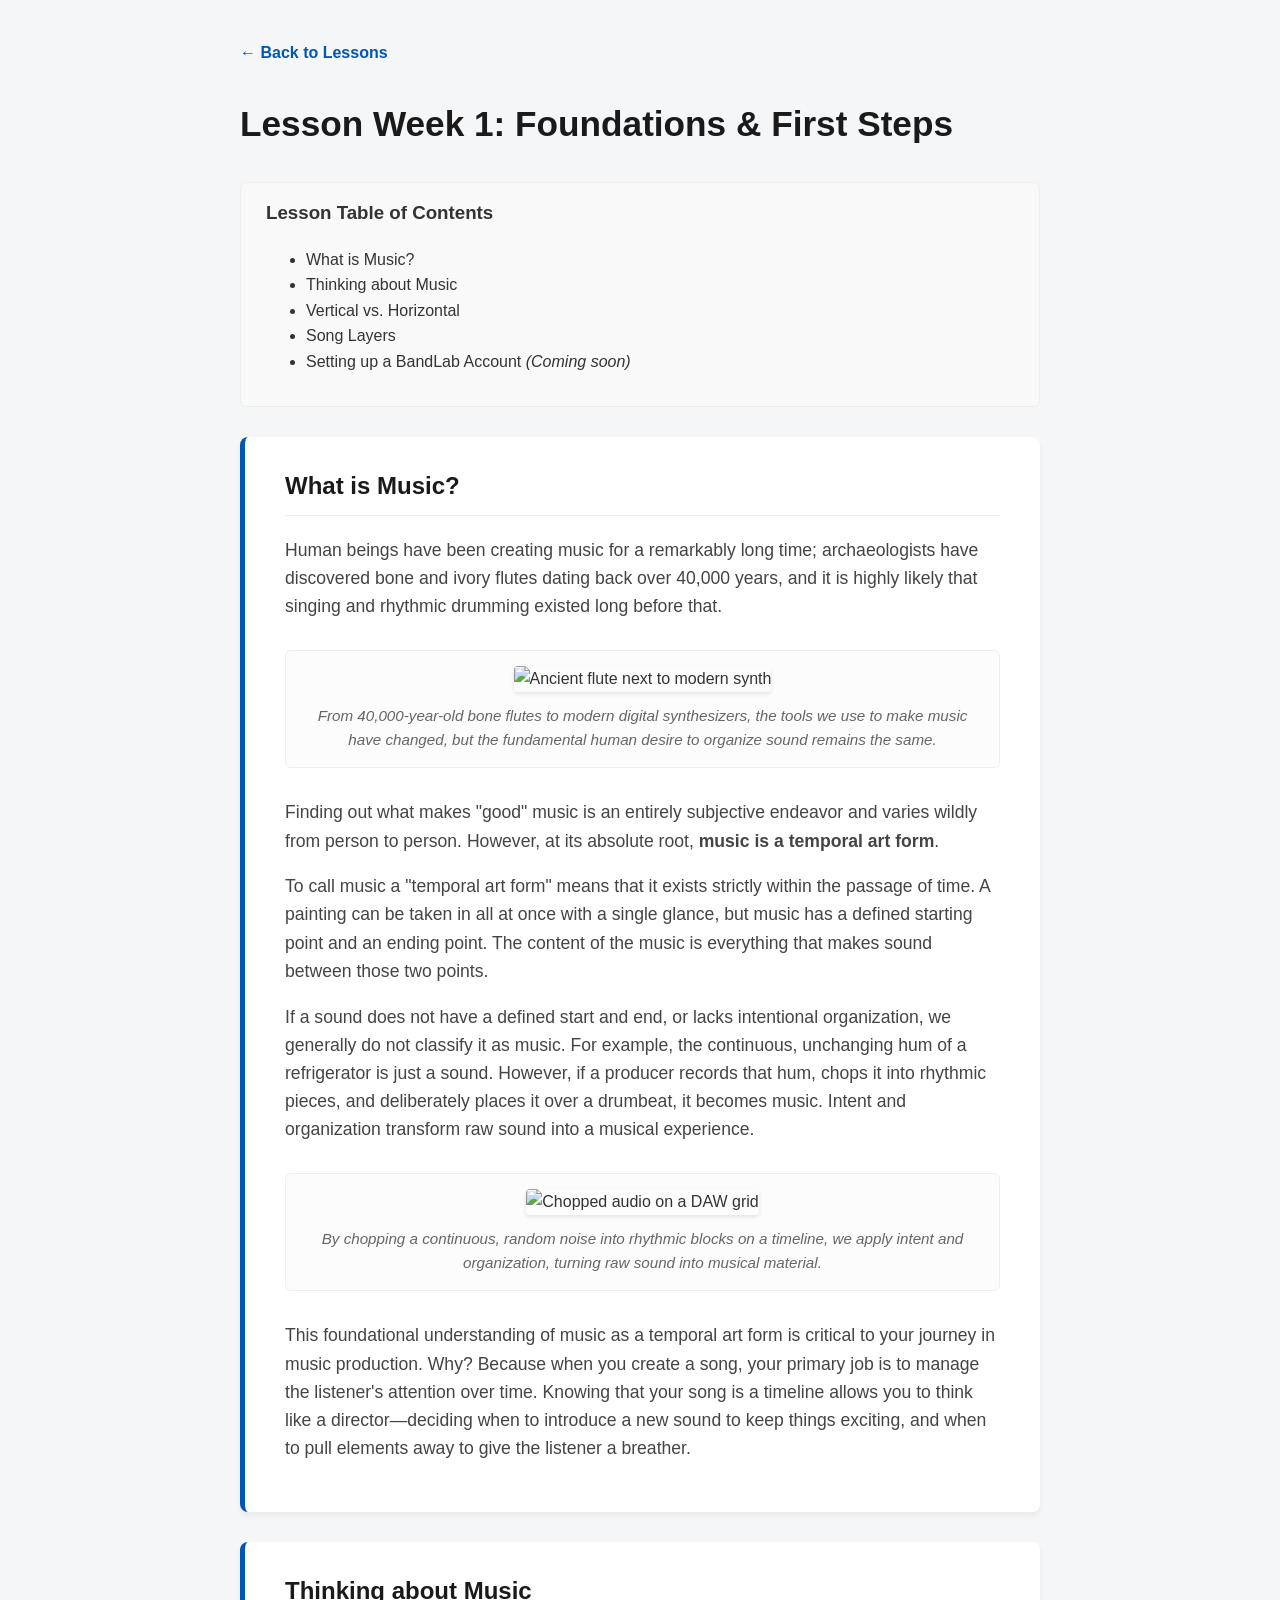
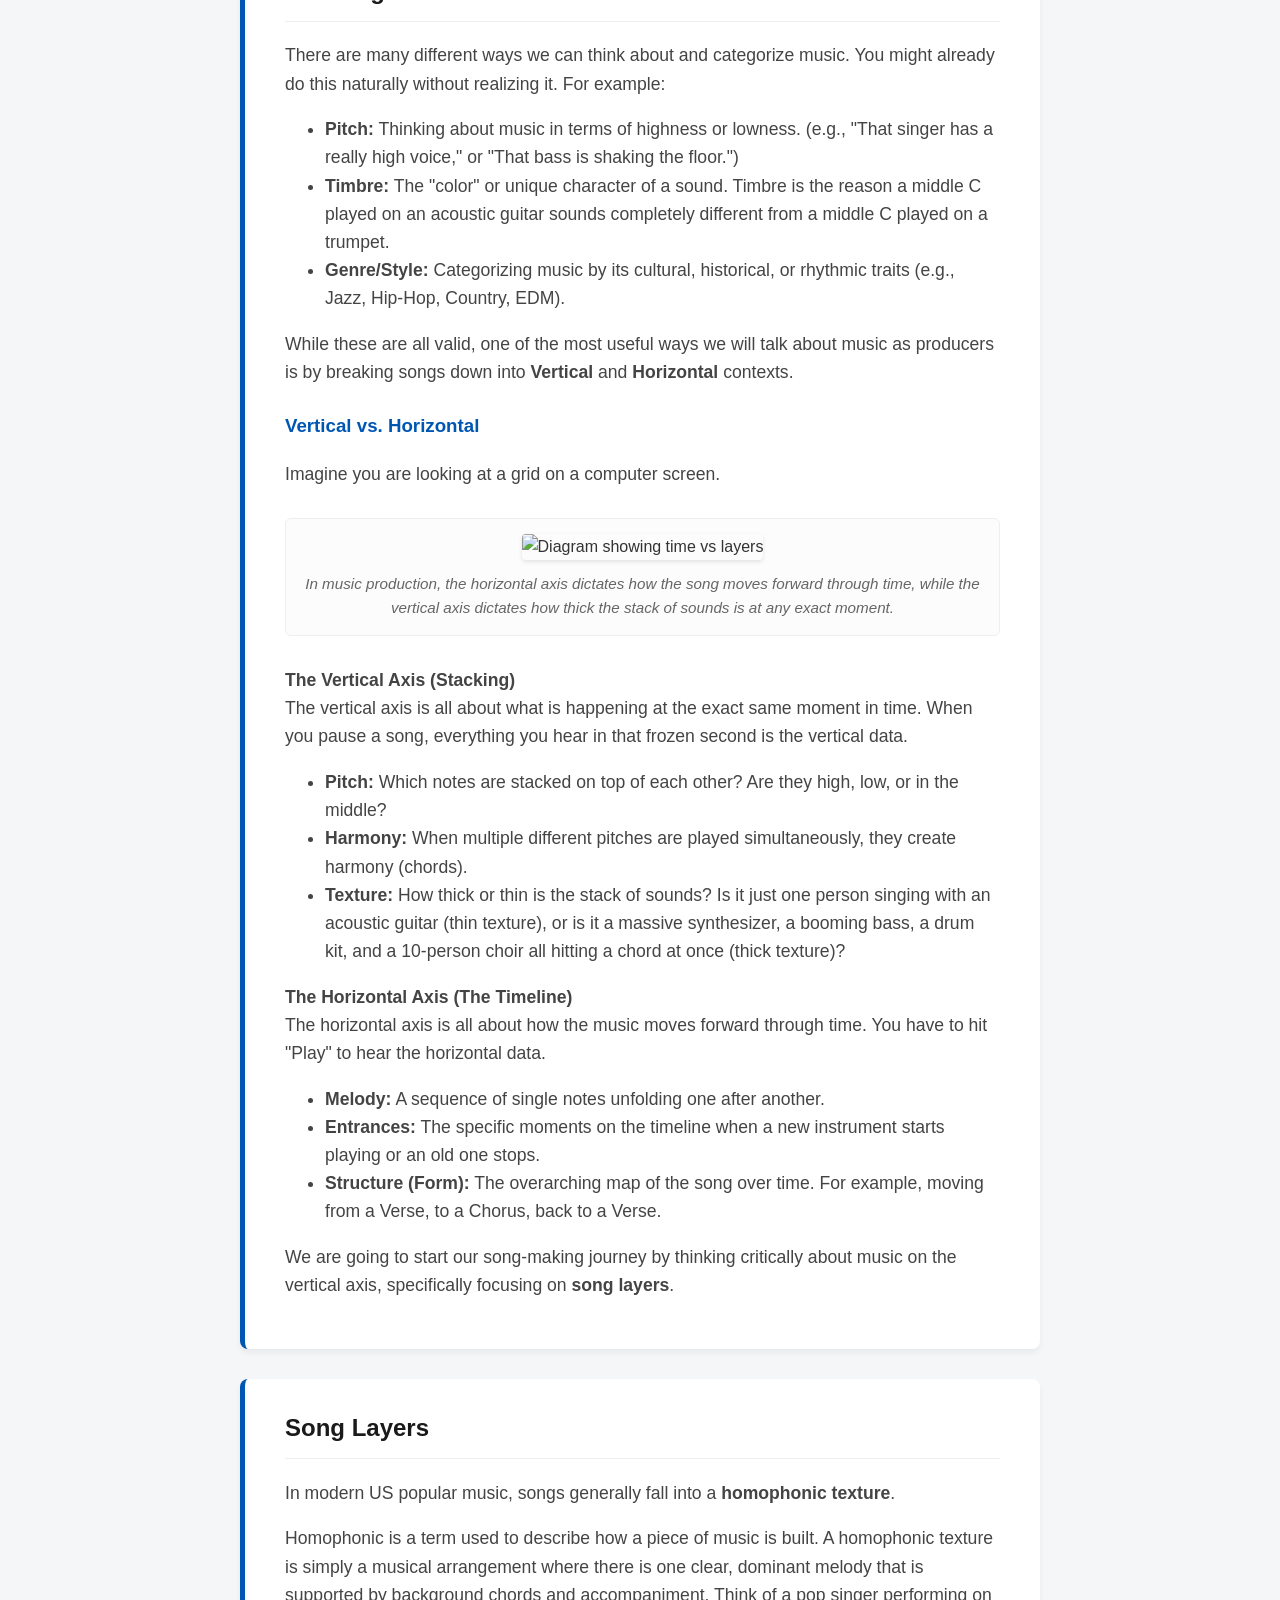
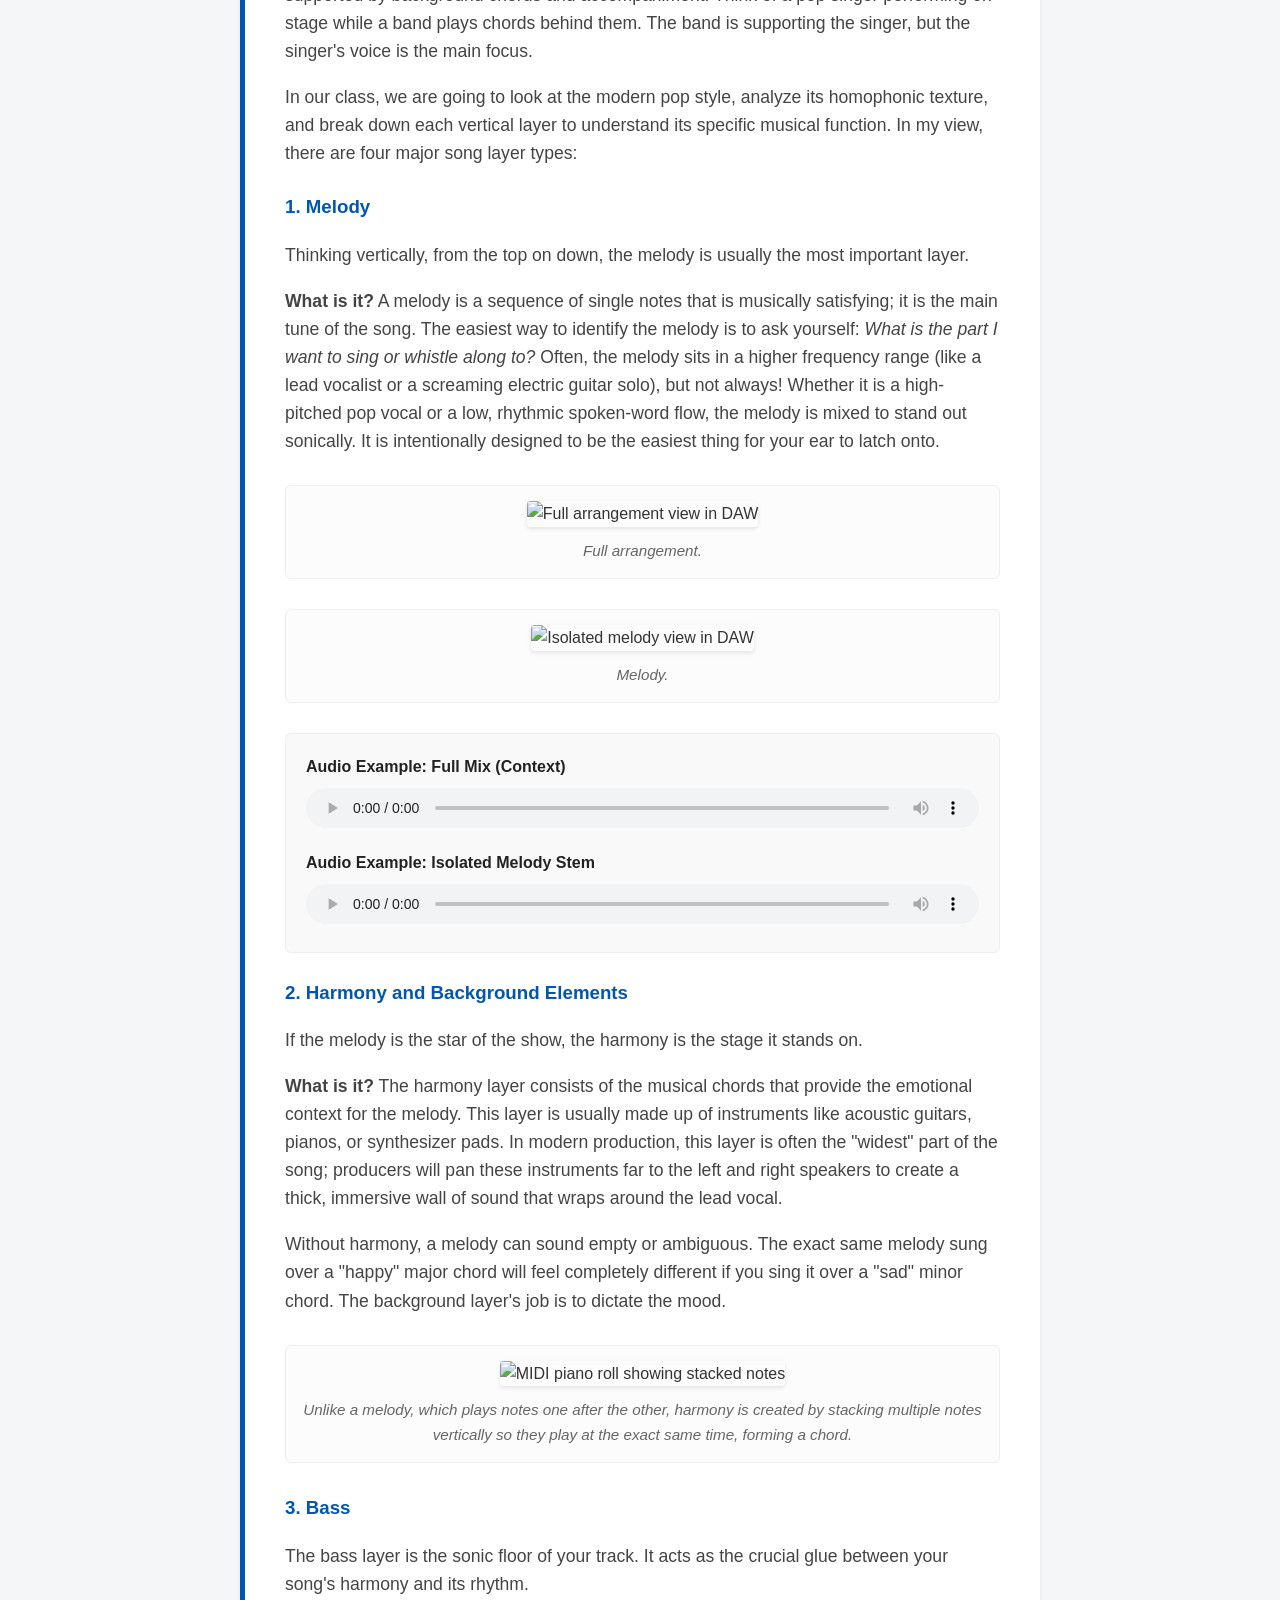
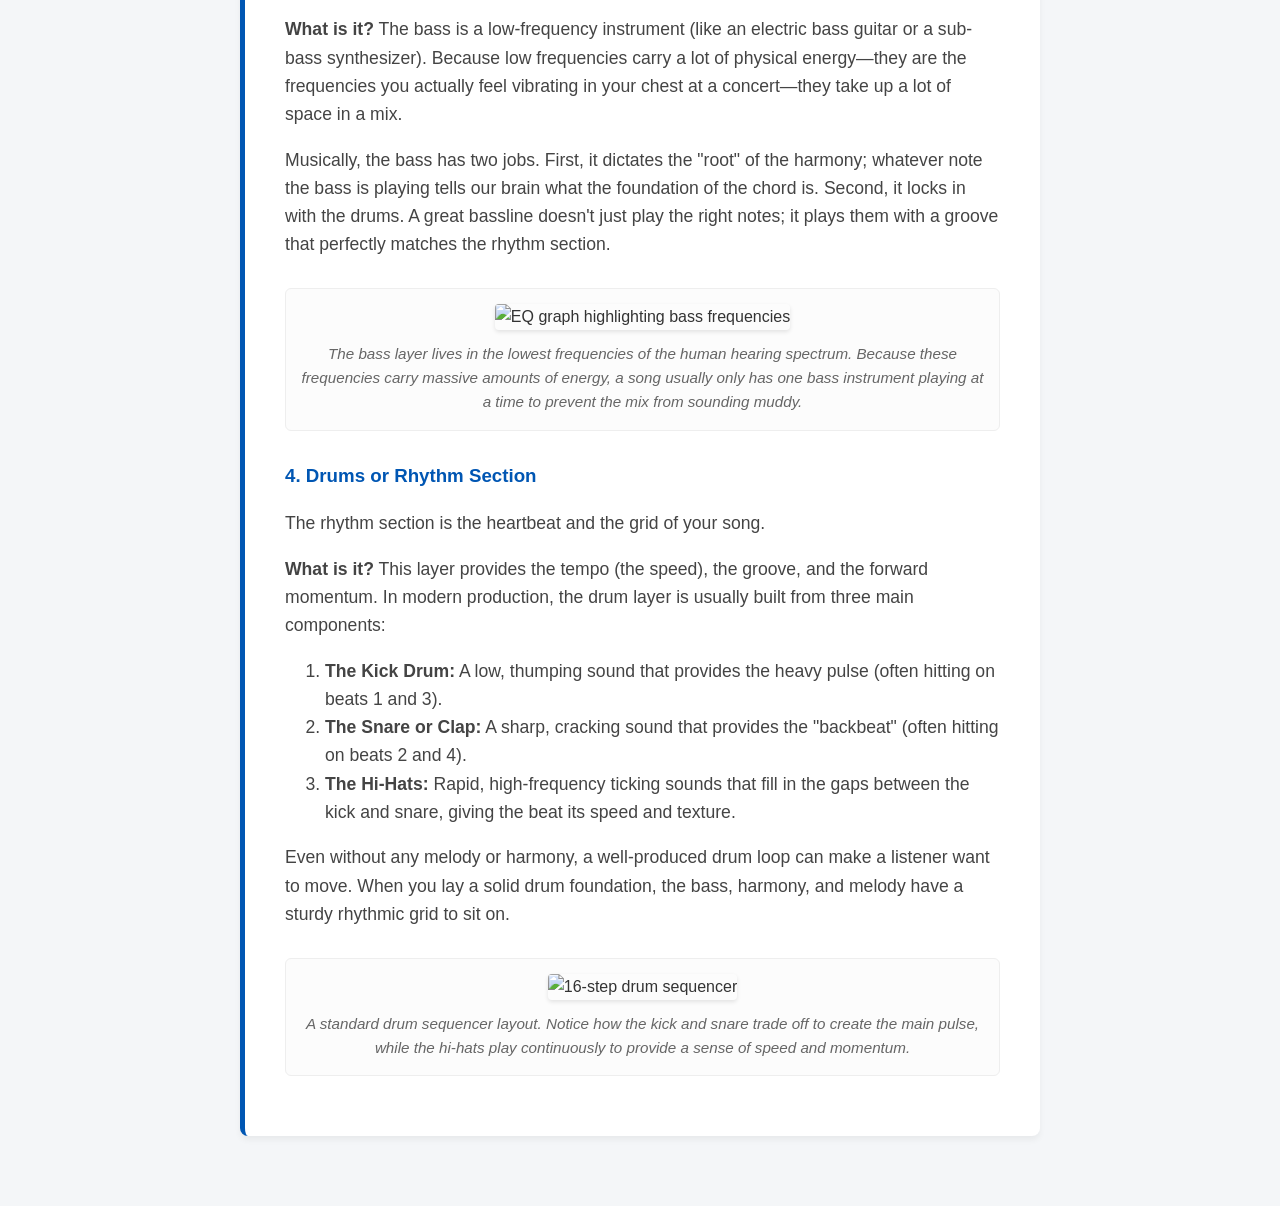
==== lesson-1.html @ 034c4d26 "Create lesson-1.html" ====
<!DOCTYPE html>
<html lang="en">
<head>
  <meta charset="UTF-8">
  <meta name="viewport" content="width=device-width, initial-scale=1.0">
  <title>Lesson 1: Foundations & First Steps</title>
  <style>
    /* Base Page Styling */
    body {
      font-family: 'Segoe UI', Roboto, Helvetica, Arial, sans-serif;
      margin: 0;
      padding: 40px 20px;
      background-color: #f4f6f8; 
      color: #333;
      line-height: 1.6;
    }
    .lesson-wrapper {
      max-width: 800px; 
      margin: 0 auto;
    }
    .back-btn {
      display: inline-block;
      margin-bottom: 30px;
      text-decoration: none;
      color: #0056b3;
      font-weight: bold;
    }
    .back-btn:hover { text-decoration: underline; }

    h1 {
      margin-top: 0;
      color: #1a1a1a;
      font-size: 2.2rem;
      margin-bottom: 30px;
    }

    /* Concept Container (Wraps a single idea) */
    .concept-block {
      background: white;
      padding: 30px 40px;
      border-radius: 8px;
      box-shadow: 0 4px 6px rgba(0,0,0,0.05);
      margin-bottom: 30px;
      border-left: 5px solid #0056b3; 
    }
    .concept-block h2 {
      margin-top: 0;
      color: #1a1a1a;
      border-bottom: 1px solid #eee;
      padding-bottom: 10px;
      font-size: 1.5rem;
    }
    .concept-block h3 {
      color: #0056b3;
      margin-top: 25px;
    }

    /* Text Formatting */
    .text-block {
      font-size: 1.1rem;
      color: #444;
      margin-bottom: 20px;
    }
    .toc-box {
      background-color: #f9f9f9;
      padding: 15px 25px;
      border-radius: 6px;
      border: 1px solid #eee;
      margin-bottom: 30px;
    }
    .toc-box h3 { margin-top: 0; }

    /* Image Block */
    .image-block {
      margin: 30px 0;
      text-align: center; 
      background-color: #fcfcfc;
      padding: 15px;
      border-radius: 6px;
      border: 1px solid #eee;
    }
    .image-block img {
      max-width: 100%;
      height: auto;
      border-radius: 4px;
      box-shadow: 0 2px 4px rgba(0,0,0,0.1);
    }
    .image-caption {
      font-size: 0.95rem;
      color: #666;
      margin-top: 12px;
      font-style: italic;
    }

    /* Audio Stack */
    .audio-stack {
      display: flex;
      flex-direction: column;
      gap: 15px; 
      background: #f9f9f9;
      padding: 20px;
      border-radius: 6px;
      border: 1px solid #eee;
      margin-top: 20px;
    }
    .audio-item label {
      display: block;
      font-weight: bold;
      margin-bottom: 8px;
      font-size: 1rem;
      color: #222;
    }
    audio {
      width: 100%;
      height: 40px;
      outline: none;
    }
  </style>
</head>
<body>

  <div class="lesson-wrapper">
    <a href="lessons.html" class="back-btn">← Back to Lessons</a>
    
    <h1>Lesson Week 1: Foundations & First Steps</h1>

    <div class="toc-box">
      <h3>Lesson Table of Contents</h3>
      <ul>
        <li>What is Music?</li>
        <li>Thinking about Music</li>
        <li>Vertical vs. Horizontal</li>
        <li>Song Layers</li>
        <li>Setting up a BandLab Account <em>(Coming soon)</em></li>
      </ul>
    </div>

    <div class="concept-block">
      <h2>What is Music?</h2>
      <div class="text-block">
        <p>Human beings have been creating music for a remarkably long time; archaeologists have discovered bone and ivory flutes dating back over 40,000 years, and it is highly likely that singing and rhythmic drumming existed long before that.</p>
      </div>

      <div class="image-block">
        <img src="post_image_link_here_bone_flute_and_synth" alt="Ancient flute next to modern synth">
        <div class="image-caption">From 40,000-year-old bone flutes to modern digital synthesizers, the tools we use to make music have changed, but the fundamental human desire to organize sound remains the same.</div>
      </div>

      <div class="text-block">
        <p>Finding out what makes "good" music is an entirely subjective endeavor and varies wildly from person to person. However, at its absolute root, <strong>music is a temporal art form</strong>.</p>
        <p>To call music a "temporal art form" means that it exists strictly within the passage of time. A painting can be taken in all at once with a single glance, but music has a defined starting point and an ending point. The content of the music is everything that makes sound between those two points.</p>
        <p>If a sound does not have a defined start and end, or lacks intentional organization, we generally do not classify it as music. For example, the continuous, unchanging hum of a refrigerator is just a sound. However, if a producer records that hum, chops it into rhythmic pieces, and deliberately places it over a drumbeat, it becomes music. Intent and organization transform raw sound into a musical experience.</p>
      </div>

      <div class="image-block">
        <img src="post_image_link_here_chopped_audio_waveform" alt="Chopped audio on a DAW grid">
        <div class="image-caption">By chopping a continuous, random noise into rhythmic blocks on a timeline, we apply intent and organization, turning raw sound into musical material.</div>
      </div>

      <div class="text-block">
        <p>This foundational understanding of music as a temporal art form is critical to your journey in music production. Why? Because when you create a song, your primary job is to manage the listener's attention over time. Knowing that your song is a timeline allows you to think like a director—deciding when to introduce a new sound to keep things exciting, and when to pull elements away to give the listener a breather.</p>
      </div>
    </div>

    <div class="concept-block">
      <h2>Thinking about Music</h2>
      <div class="text-block">
        <p>There are many different ways we can think about and categorize music. You might already do this naturally without realizing it. For example:</p>
        <ul>
          <li><strong>Pitch:</strong> Thinking about music in terms of highness or lowness. (e.g., "That singer has a really high voice," or "That bass is shaking the floor.")</li>
          <li><strong>Timbre:</strong> The "color" or unique character of a sound. Timbre is the reason a middle C played on an acoustic guitar sounds completely different from a middle C played on a trumpet.</li>
          <li><strong>Genre/Style:</strong> Categorizing music by its cultural, historical, or rhythmic traits (e.g., Jazz, Hip-Hop, Country, EDM).</li>
        </ul>
        <p>While these are all valid, one of the most useful ways we will talk about music as producers is by breaking songs down into <strong>Vertical</strong> and <strong>Horizontal</strong> contexts.</p>
      </div>

      <h3>Vertical vs. Horizontal</h3>
      <div class="text-block">
        <p>Imagine you are looking at a grid on a computer screen.</p>
      </div>

      <div class="image-block">
        <img src="post_image_link_here_vertical_horizontal_diagram" alt="Diagram showing time vs layers">
        <div class="image-caption">In music production, the horizontal axis dictates how the song moves forward through time, while the vertical axis dictates how thick the stack of sounds is at any exact moment.</div>
      </div>

      <div class="text-block">
        <p><strong>The Vertical Axis (Stacking)</strong><br>
        The vertical axis is all about what is happening at the exact same moment in time. When you pause a song, everything you hear in that frozen second is the vertical data.</p>
        <ul>
          <li><strong>Pitch:</strong> Which notes are stacked on top of each other? Are they high, low, or in the middle?</li>
          <li><strong>Harmony:</strong> When multiple different pitches are played simultaneously, they create harmony (chords).</li>
          <li><strong>Texture:</strong> How thick or thin is the stack of sounds? Is it just one person singing with an acoustic guitar (thin texture), or is it a massive synthesizer, a booming bass, a drum kit, and a 10-person choir all hitting a chord at once (thick texture)?</li>
        </ul>
        
        <p><strong>The Horizontal Axis (The Timeline)</strong><br>
        The horizontal axis is all about how the music moves forward through time. You have to hit "Play" to hear the horizontal data.</p>
        <ul>
          <li><strong>Melody:</strong> A sequence of single notes unfolding one after another.</li>
          <li><strong>Entrances:</strong> The specific moments on the timeline when a new instrument starts playing or an old one stops.</li>
          <li><strong>Structure (Form):</strong> The overarching map of the song over time. For example, moving from a Verse, to a Chorus, back to a Verse.</li>
        </ul>
        <p>We are going to start our song-making journey by thinking critically about music on the vertical axis, specifically focusing on <strong>song layers</strong>.</p>
      </div>
    </div>

    <div class="concept-block">
      <h2>Song Layers</h2>
      <div class="text-block">
        <p>In modern US popular music, songs generally fall into a <strong>homophonic texture</strong>.</p>
        <p>Homophonic is a term used to describe how a piece of music is built. A homophonic texture is simply a musical arrangement where there is one clear, dominant melody that is supported by background chords and accompaniment. Think of a pop singer performing on stage while a band plays chords behind them. The band is supporting the singer, but the singer's voice is the main focus.</p>
        <p>In our class, we are going to look at the modern pop style, analyze its homophonic texture, and break down each vertical layer to understand its specific musical function. In my view, there are four major song layer types:</p>
      </div>

      <h3>1. Melody</h3>
      <div class="text-block">
        <p>Thinking vertically, from the top on down, the melody is usually the most important layer.</p>
        <p><strong>What is it?</strong> A melody is a sequence of single notes that is musically satisfying; it is the main tune of the song. The easiest way to identify the melody is to ask yourself: <em>What is the part I want to sing or whistle along to?</em> Often, the melody sits in a higher frequency range (like a lead vocalist or a screaming electric guitar solo), but not always! Whether it is a high-pitched pop vocal or a low, rhythmic spoken-word flow, the melody is mixed to stand out sonically. It is intentionally designed to be the easiest thing for your ear to latch onto.</p>
      </div>

      <div class="image-block">
        <img src="post_image_link_here_full_arrangement" alt="Full arrangement view in DAW">
        <div class="image-caption">Full arrangement.</div>
      </div>
      
      <div class="image-block">
        <img src="post_image_link_here_melody" alt="Isolated melody view in DAW">
        <div class="image-caption">Melody.</div>
      </div>

      <div class="audio-stack">
        <div class="audio-item">
          <label>Audio Example: Full Mix (Context)</label>
          <audio controls>
            <source src="post_audio_link_here_full_mix" type="audio/mpeg">
            Your browser does not support the audio element.
          </audio>
        </div>
        <div class="audio-item">
          <label>Audio Example: Isolated Melody Stem</label>
          <audio controls>
            <source src="post_audio_link_here_isolated_melody" type="audio/mpeg">
            Your browser does not support the audio element.
          </audio>
        </div>
      </div>

      <h3>2. Harmony and Background Elements</h3>
      <div class="text-block">
        <p>If the melody is the star of the show, the harmony is the stage it stands on.</p>
        <p><strong>What is it?</strong> The harmony layer consists of the musical chords that provide the emotional context for the melody. This layer is usually made up of instruments like acoustic guitars, pianos, or synthesizer pads. In modern production, this layer is often the "widest" part of the song; producers will pan these instruments far to the left and right speakers to create a thick, immersive wall of sound that wraps around the lead vocal.</p>
        <p>Without harmony, a melody can sound empty or ambiguous. The exact same melody sung over a "happy" major chord will feel completely different if you sing it over a "sad" minor chord. The background layer's job is to dictate the mood.</p>
      </div>

      <div class="image-block">
        <img src="post_image_link_here_stacked_notes_chords" alt="MIDI piano roll showing stacked notes">
        <div class="image-caption">Unlike a melody, which plays notes one after the other, harmony is created by stacking multiple notes vertically so they play at the exact same time, forming a chord.</div>
      </div>

      <h3>3. Bass</h3>
      <div class="text-block">
        <p>The bass layer is the sonic floor of your track. It acts as the crucial glue between your song's harmony and its rhythm.</p>
        <p><strong>What is it?</strong> The bass is a low-frequency instrument (like an electric bass guitar or a sub-bass synthesizer). Because low frequencies carry a lot of physical energy—they are the frequencies you actually feel vibrating in your chest at a concert—they take up a lot of space in a mix.</p>
        <p>Musically, the bass has two jobs. First, it dictates the "root" of the harmony; whatever note the bass is playing tells our brain what the foundation of the chord is. Second, it locks in with the drums. A great bassline doesn't just play the right notes; it plays them with a groove that perfectly matches the rhythm section.</p>
      </div>

      <div class="image-block">
        <img src="post_image_link_here_eq_bass_frequencies" alt="EQ graph highlighting bass frequencies">
        <div class="image-caption">The bass layer lives in the lowest frequencies of the human hearing spectrum. Because these frequencies carry massive amounts of energy, a song usually only has one bass instrument playing at a time to prevent the mix from sounding muddy.</div>
      </div>

      <h3>4. Drums or Rhythm Section</h3>
      <div class="text-block">
        <p>The rhythm section is the heartbeat and the grid of your song.</p>
        <p><strong>What is it?</strong> This layer provides the tempo (the speed), the groove, and the forward momentum. In modern production, the drum layer is usually built from three main components:</p>
        <ol>
          <li><strong>The Kick Drum:</strong> A low, thumping sound that provides the heavy pulse (often hitting on beats 1 and 3).</li>
          <li><strong>The Snare or Clap:</strong> A sharp, cracking sound that provides the "backbeat" (often hitting on beats 2 and 4).</li>
          <li><strong>The Hi-Hats:</strong> Rapid, high-frequency ticking sounds that fill in the gaps between the kick and snare, giving the beat its speed and texture.</li>
        </ol>
        <p>Even without any melody or harmony, a well-produced drum loop can make a listener want to move. When you lay a solid drum foundation, the bass, harmony, and melody have a sturdy rhythmic grid to sit on.</p>
      </div>

      <div class="image-block">
        <img src="post_image_link_here_drum_sequencer" alt="16-step drum sequencer">
        <div class="image-caption">A standard drum sequencer layout. Notice how the kick and snare trade off to create the main pulse, while the hi-hats play continuously to provide a sense of speed and momentum.</div>
      </div>
    </div>

  </div>

</body>
</html>
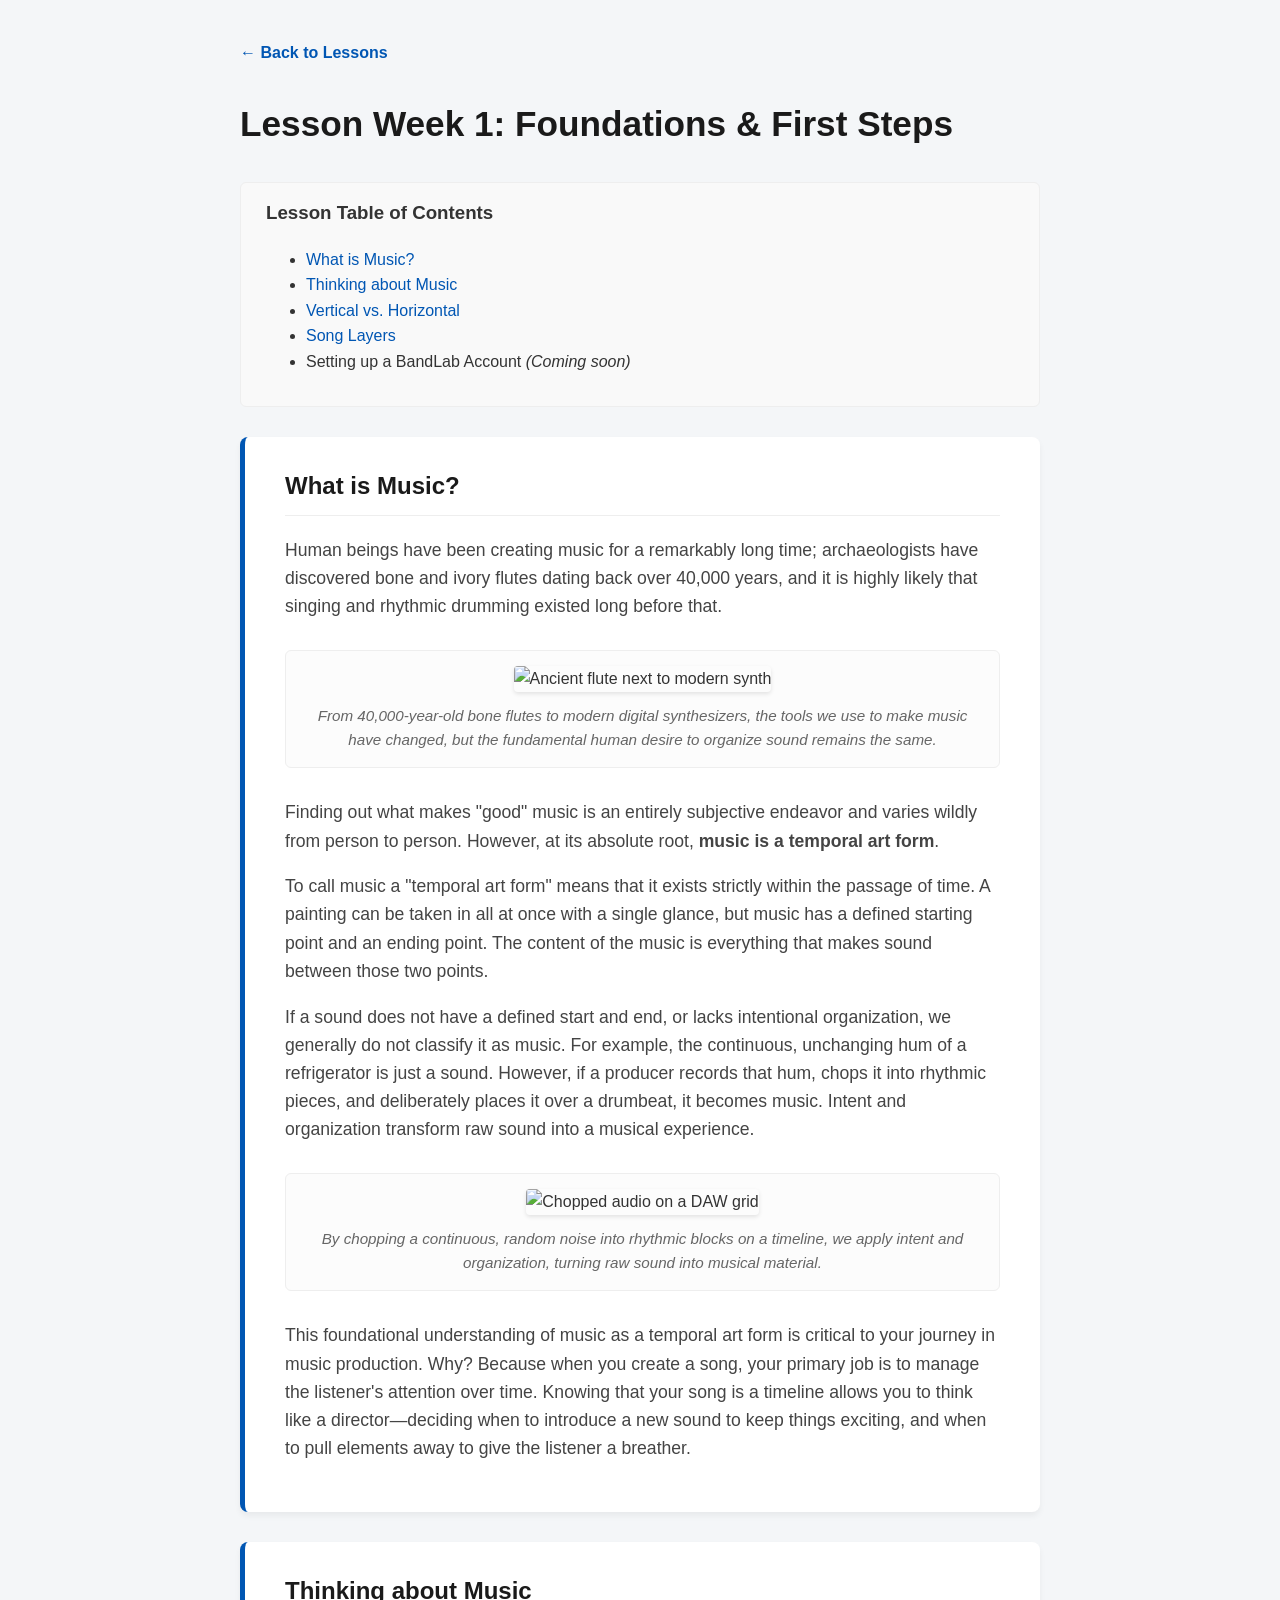
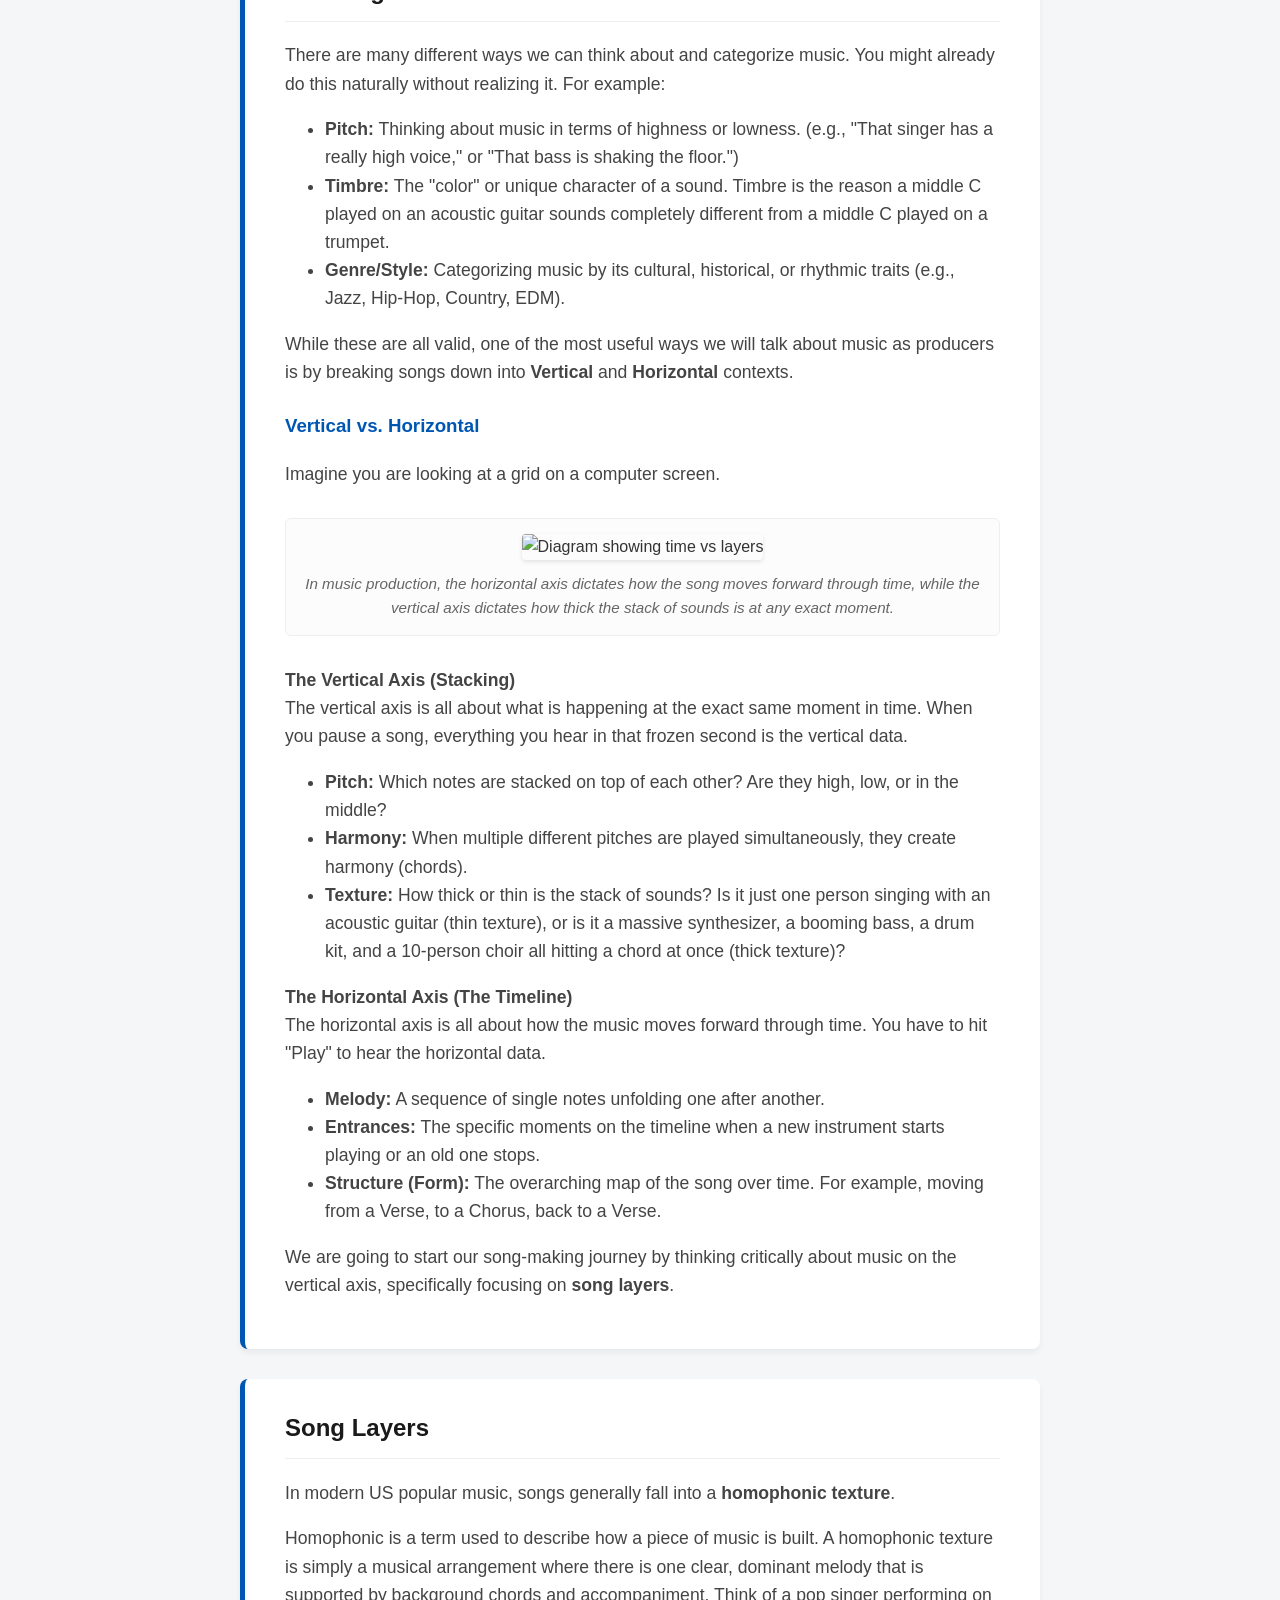
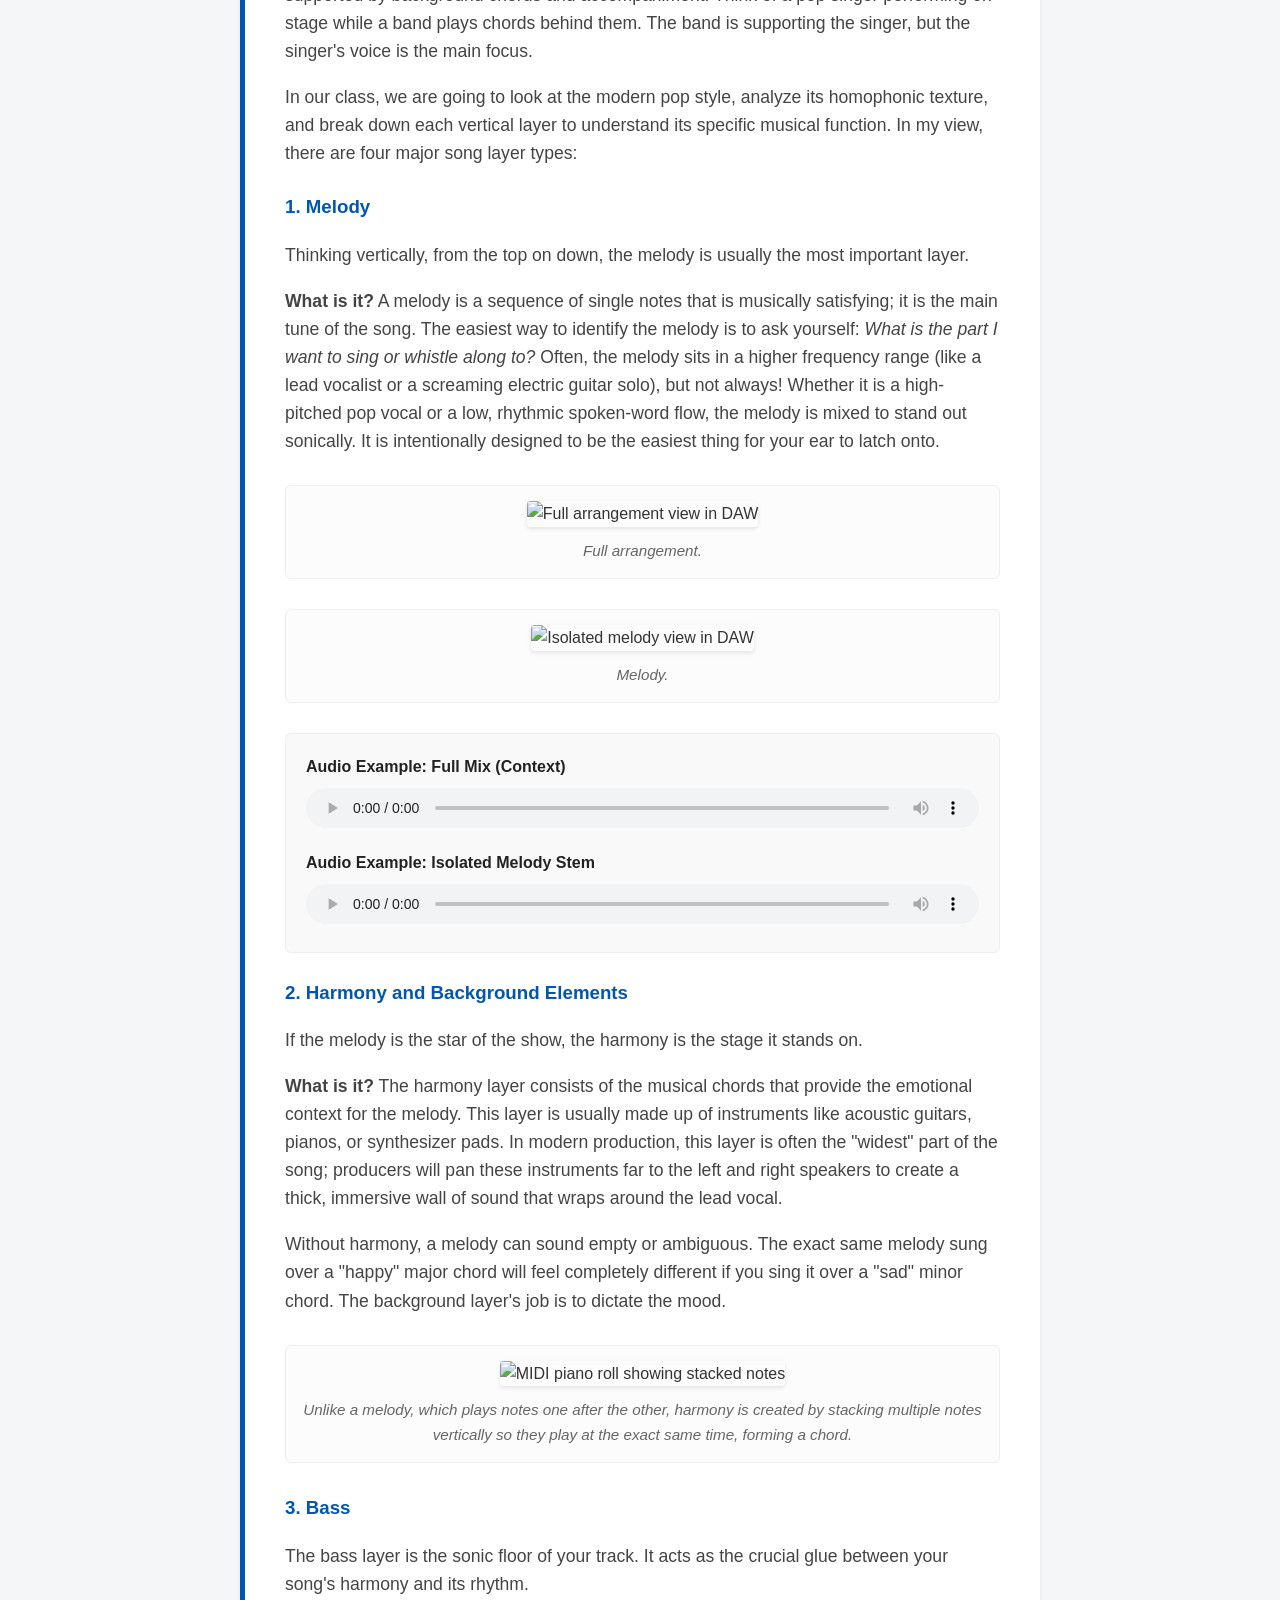
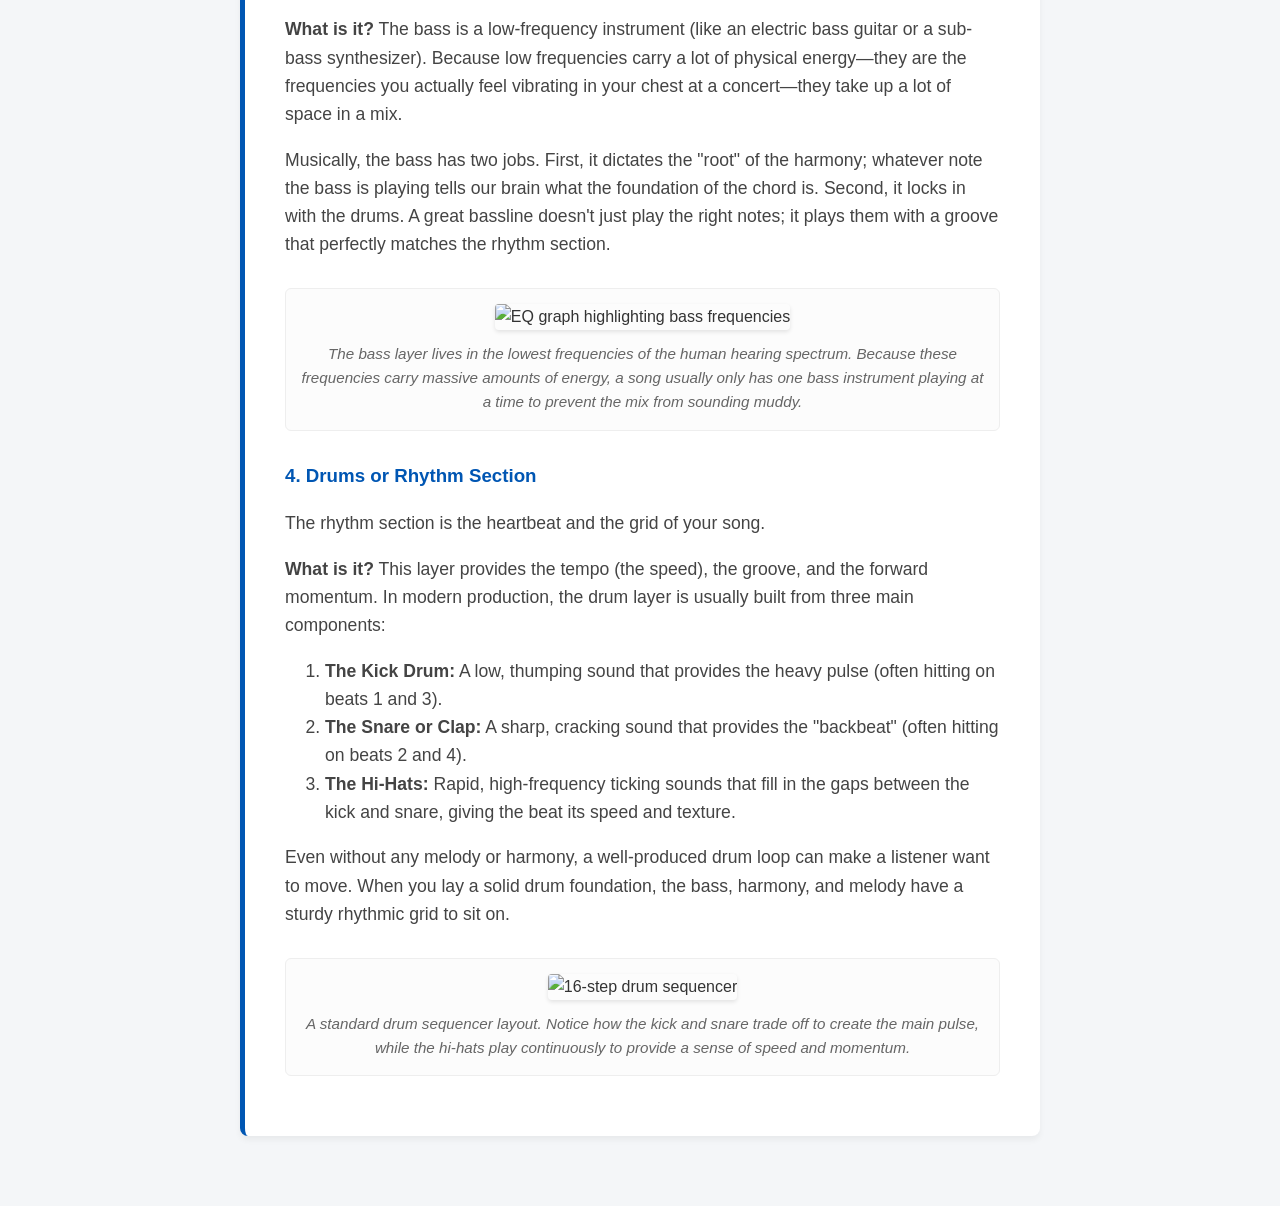
==== commit 9580defe: "Update lesson-1.html" ====
--- a/lesson-1.html
+++ b/lesson-1.html
@@ -6,6 +6,9 @@
   <title>Lesson 1: Foundations & First Steps</title>
   <style>
     /* Base Page Styling */
+    html {
+      scroll-behavior: smooth; /* Enables the smooth gliding effect */
+    }
     body {
       font-family: 'Segoe UI', Roboto, Helvetica, Arial, sans-serif;
       margin: 0;
@@ -43,6 +46,10 @@
       margin-bottom: 30px;
       border-left: 5px solid #0056b3; 
     }
+    .concept-block h2, .concept-block h3 {
+      /* Gives the browser a little breathing room above the text when it scrolls to an anchor */
+      scroll-margin-top: 20px; 
+    }
     .concept-block h2 {
       margin-top: 0;
       color: #1a1a1a;
@@ -61,6 +68,8 @@
       color: #444;
       margin-bottom: 20px;
     }
+    
+    /* Table of Contents Formatting */
     .toc-box {
       background-color: #f9f9f9;
       padding: 15px 25px;
@@ -69,6 +78,16 @@
       margin-bottom: 30px;
     }
     .toc-box h3 { margin-top: 0; }
+    .toc-box a {
+      color: #0056b3;
+      text-decoration: none;
+      font-weight: 500;
+      transition: color 0.2s;
+    }
+    .toc-box a:hover {
+      color: #004494;
+      text-decoration: underline;
+    }
 
     /* Image Block */
     .image-block {
@@ -127,16 +146,16 @@
     <div class="toc-box">
       <h3>Lesson Table of Contents</h3>
       <ul>
-        <li>What is Music?</li>
-        <li>Thinking about Music</li>
-        <li>Vertical vs. Horizontal</li>
-        <li>Song Layers</li>
+        <li><a href="#what-is-music">What is Music?</a></li>
+        <li><a href="#thinking-about-music">Thinking about Music</a></li>
+        <li><a href="#vertical-horizontal">Vertical vs. Horizontal</a></li>
+        <li><a href="#song-layers">Song Layers</a></li>
         <li>Setting up a BandLab Account <em>(Coming soon)</em></li>
       </ul>
     </div>
 
     <div class="concept-block">
-      <h2>What is Music?</h2>
+      <h2 id="what-is-music">What is Music?</h2>
       <div class="text-block">
         <p>Human beings have been creating music for a remarkably long time; archaeologists have discovered bone and ivory flutes dating back over 40,000 years, and it is highly likely that singing and rhythmic drumming existed long before that.</p>
       </div>
@@ -163,7 +182,7 @@
     </div>
 
     <div class="concept-block">
-      <h2>Thinking about Music</h2>
+      <h2 id="thinking-about-music">Thinking about Music</h2>
       <div class="text-block">
         <p>There are many different ways we can think about and categorize music. You might already do this naturally without realizing it. For example:</p>
         <ul>
@@ -174,7 +193,7 @@
         <p>While these are all valid, one of the most useful ways we will talk about music as producers is by breaking songs down into <strong>Vertical</strong> and <strong>Horizontal</strong> contexts.</p>
       </div>
 
-      <h3>Vertical vs. Horizontal</h3>
+      <h3 id="vertical-horizontal">Vertical vs. Horizontal</h3>
       <div class="text-block">
         <p>Imagine you are looking at a grid on a computer screen.</p>
       </div>
@@ -205,7 +224,7 @@
     </div>
 
     <div class="concept-block">
-      <h2>Song Layers</h2>
+      <h2 id="song-layers">Song Layers</h2>
       <div class="text-block">
         <p>In modern US popular music, songs generally fall into a <strong>homophonic texture</strong>.</p>
         <p>Homophonic is a term used to describe how a piece of music is built. A homophonic texture is simply a musical arrangement where there is one clear, dominant melody that is supported by background chords and accompaniment. Think of a pop singer performing on stage while a band plays chords behind them. The band is supporting the singer, but the singer's voice is the main focus.</p>
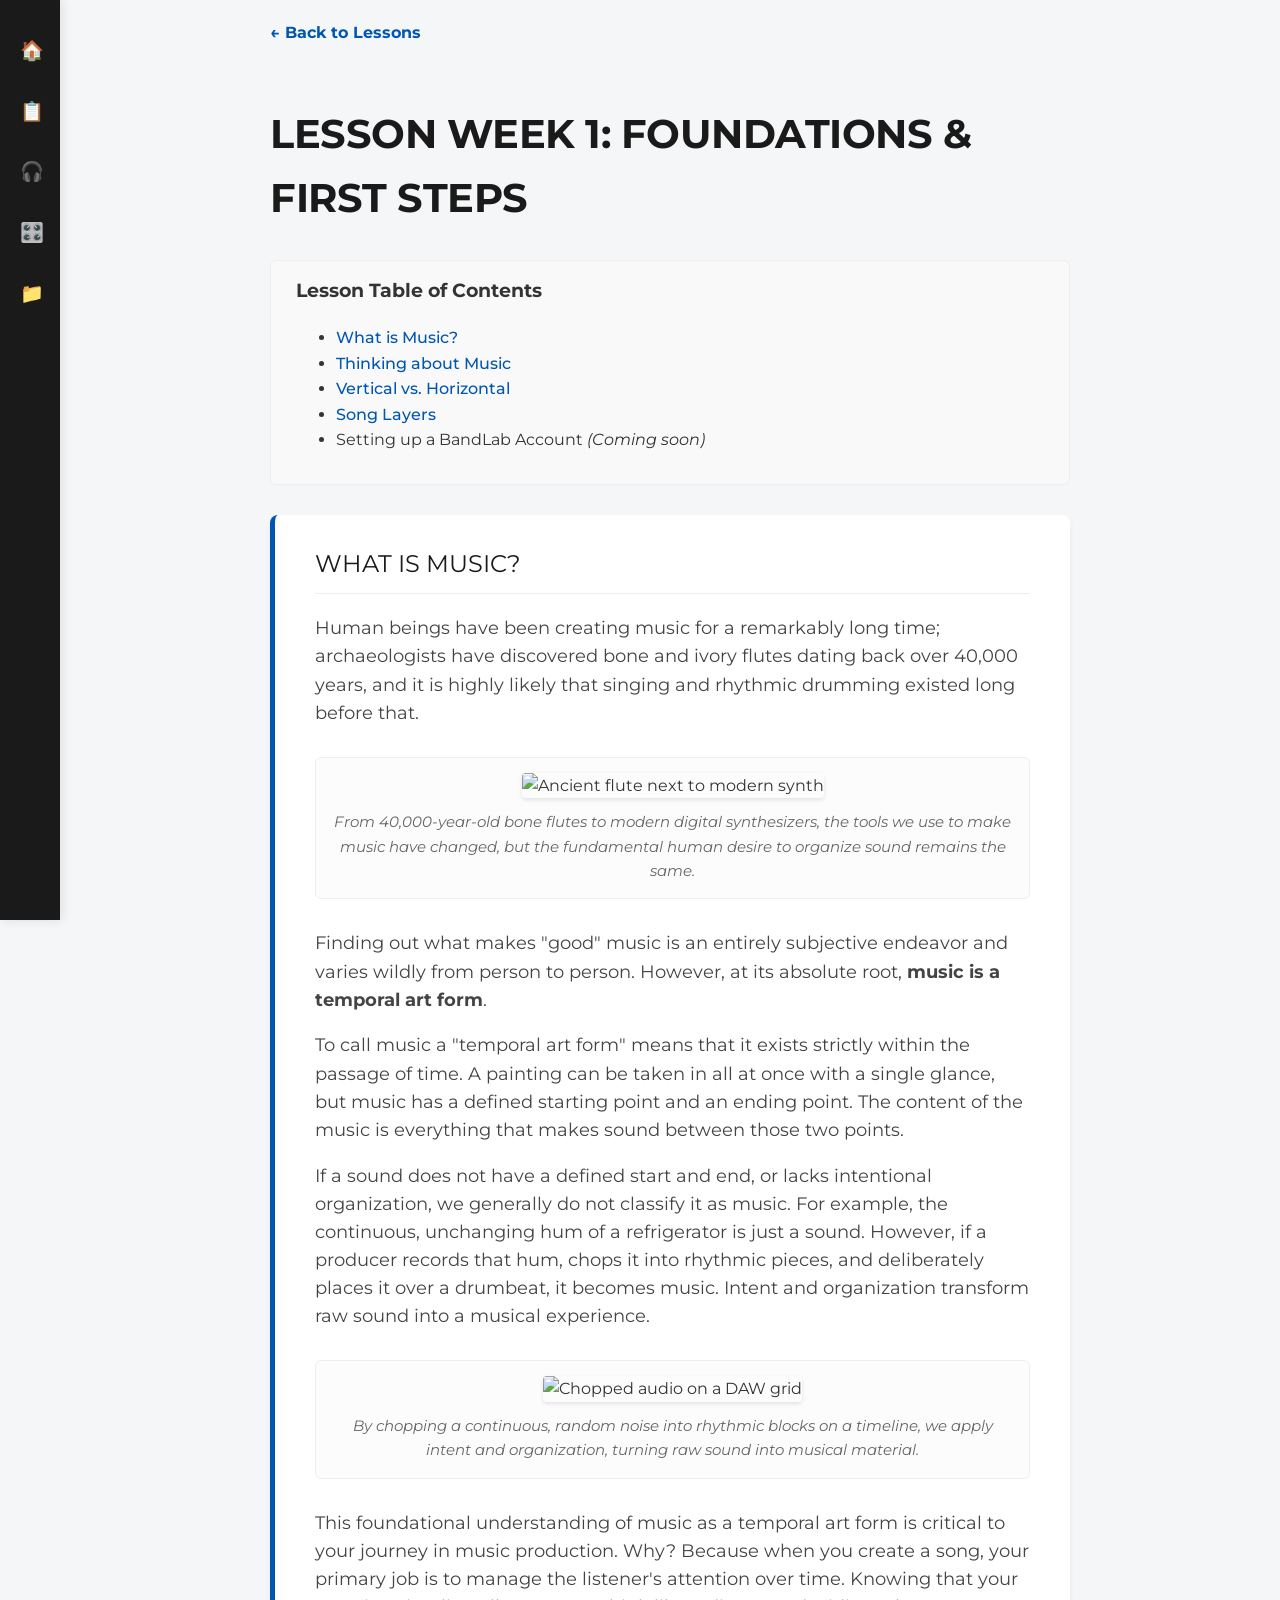
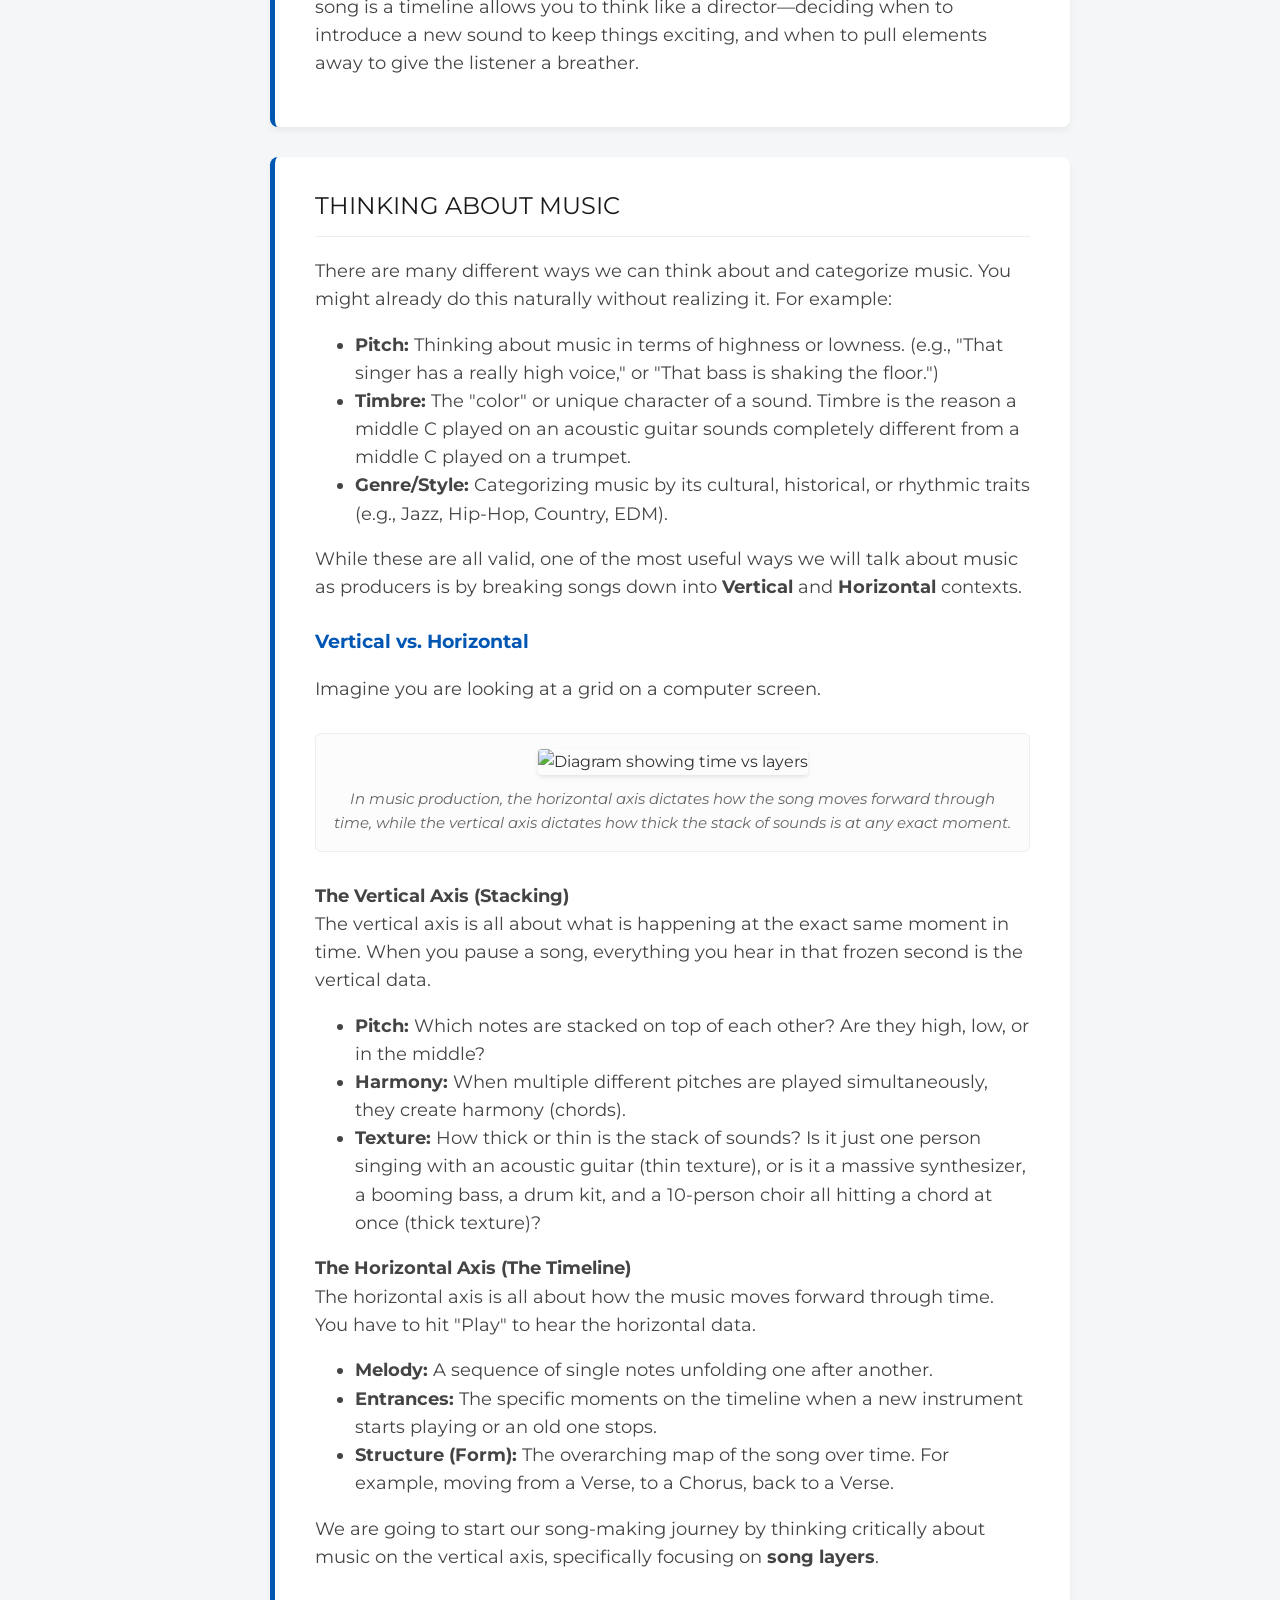
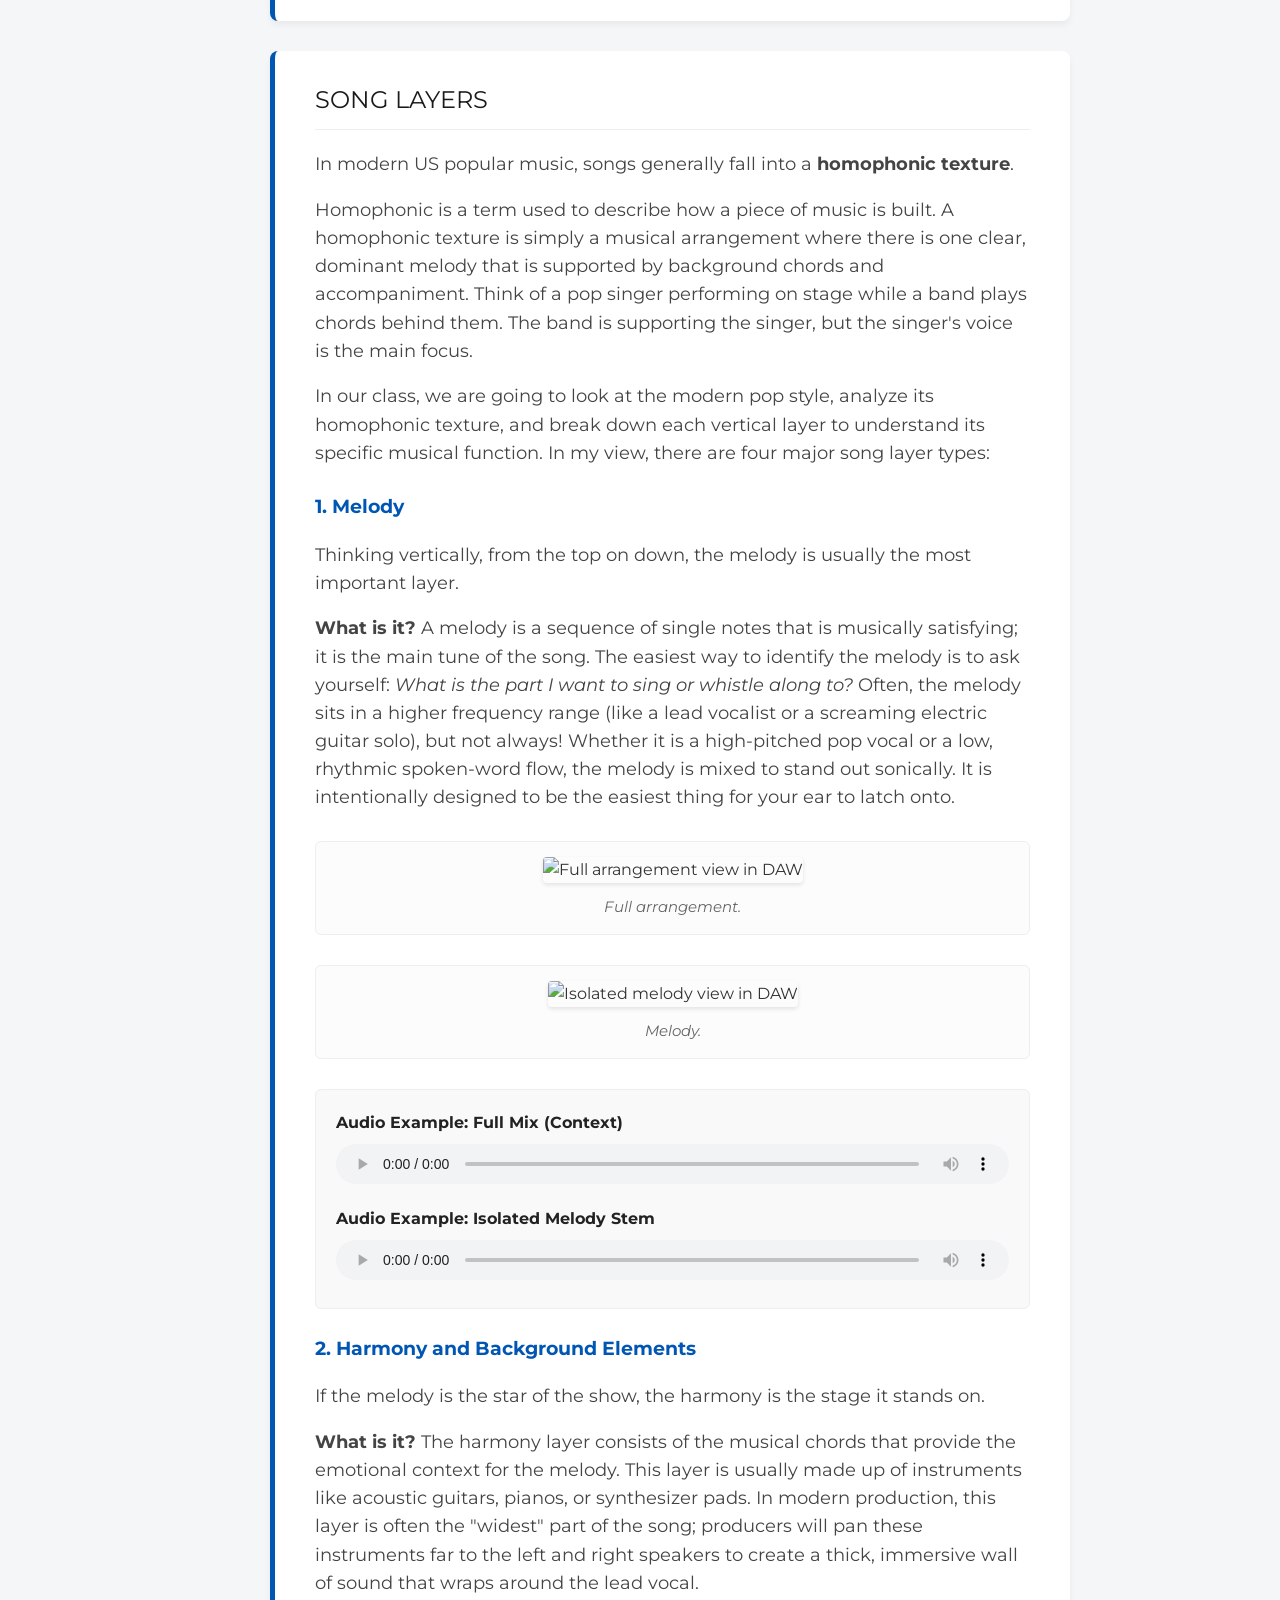
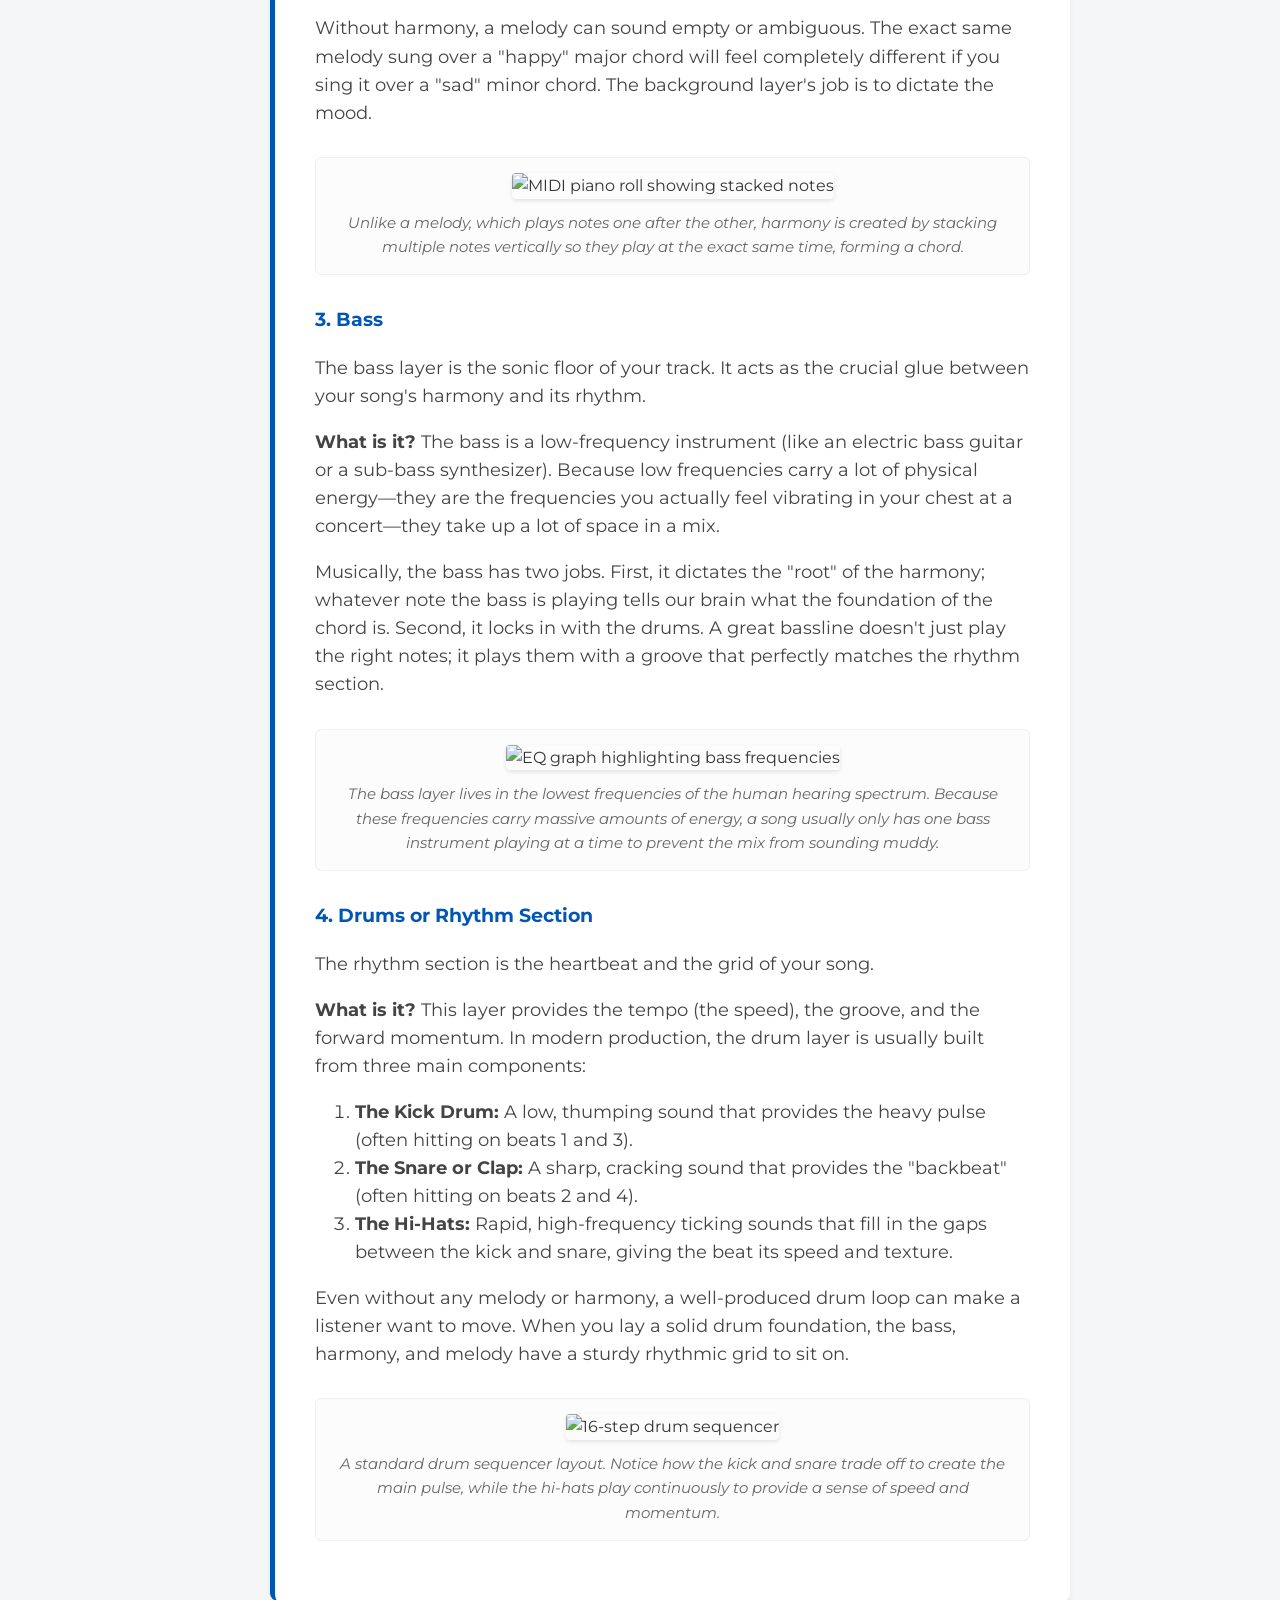
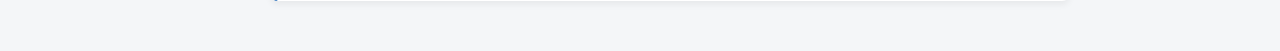
==== commit 24266ab9: "Added Sidebar Navigation, Intial Lesson Design pre-alpha" ====
--- a/lesson-1.html
+++ b/lesson-1.html
@@ -4,23 +4,20 @@
   <meta charset="UTF-8">
   <meta name="viewport" content="width=device-width, initial-scale=1.0">
   <title>Lesson 1: Foundations & First Steps</title>
+
+  <link rel="stylesheet" href="style.css">
+
   <style>
-    /* Base Page Styling */
+    /* Lesson Content Specific Styling */
     html {
       scroll-behavior: smooth; /* Enables the smooth gliding effect */
     }
-    body {
-      font-family: 'Segoe UI', Roboto, Helvetica, Arial, sans-serif;
-      margin: 0;
-      padding: 40px 20px;
-      background-color: #f4f6f8; 
-      color: #333;
-      line-height: 1.6;
-    }
+    
     .lesson-wrapper {
       max-width: 800px; 
       margin: 0 auto;
     }
+    
     .back-btn {
       display: inline-block;
       margin-bottom: 30px;
@@ -30,10 +27,8 @@
     }
     .back-btn:hover { text-decoration: underline; }
 
+    /* Overriding Master Sheet for readability on long content */
     h1 {
-      margin-top: 0;
-      color: #1a1a1a;
-      font-size: 2.2rem;
       margin-bottom: 30px;
     }
 
@@ -46,10 +41,12 @@
       margin-bottom: 30px;
       border-left: 5px solid #0056b3; 
     }
+    
     .concept-block h2, .concept-block h3 {
       /* Gives the browser a little breathing room above the text when it scrolls to an anchor */
       scroll-margin-top: 20px; 
     }
+    
     .concept-block h2 {
       margin-top: 0;
       color: #1a1a1a;
@@ -57,6 +54,7 @@
       padding-bottom: 10px;
       font-size: 1.5rem;
     }
+    
     .concept-block h3 {
       color: #0056b3;
       margin-top: 25px;
@@ -137,6 +135,41 @@
   </style>
 </head>
 <body>
+
+  <nav class="sidebar">
+    <a href="index.html">
+      <span class="sidebar-icon">🏠</span>
+      <span class="sidebar-text">Home</span>
+    </a>
+    
+    <div class="sidebar-dropdown">
+      <a href="syllabus.html">
+        <span class="sidebar-icon">📋</span>
+        <span class="sidebar-text">Syllabus ▾</span>
+      </a>
+      <div class="sidebar-dropdown-menu">
+        <a href="syllabus.html?session=tue">
+          <span class="sidebar-text">Tue 5:00 PM</span>
+        </a>
+        <a href="syllabus.html?session=wed">
+          <span class="sidebar-text">Wed 6:30 PM</span>
+        </a>
+      </div>
+    </div>
+
+    <a href="lessons.html">
+      <span class="sidebar-icon">🎧</span>
+      <span class="sidebar-text">Lessons</span>
+    </a>
+    <a href="tools.html">
+      <span class="sidebar-icon">🎛️</span>
+      <span class="sidebar-text">Tools</span>
+    </a>
+    <a href="resources.html">
+      <span class="sidebar-icon">📁</span>
+      <span class="sidebar-text">Resources</span>
+    </a>
+  </nav>
 
   <div class="lesson-wrapper">
     <a href="lessons.html" class="back-btn">← Back to Lessons</a>
@@ -309,4 +342,4 @@
   </div>
 
 </body>
-</html>
+</html>
--- a/style.css
+++ b/style.css
@@ -0,0 +1,279 @@
+/* Import Montserrat (The free "Gotham" alternative) from Google Fonts */
+@import url('https://fonts.googleapis.com/css2?family=Montserrat:wght@400;500;700&display=swap');
+
+/* =========================================
+   Base Styles & Typography
+   ========================================= */
+body {
+  font-family: 'Gotham', 'Montserrat', 'Segoe UI', Roboto, Helvetica, Arial, sans-serif;
+  color: #333;
+  line-height: 1.6;
+  margin: 0;
+  margin-left: 60px; /* Shifts content to make room for the sidebar */
+  padding: 20px;
+  background-color: #f4f6f8;
+}
+
+/* Headlines use the Bold weight (700) for that classic Gotham punch */
+h1 { 
+  font-size: 2.5rem; 
+  color: #1a1a1a; 
+  margin-bottom: 10px; 
+  font-weight: 700;
+  letter-spacing: -0.5px;
+  text-transform: uppercase;
+}
+
+h2 { 
+  font-size: 1.25rem; 
+  font-weight: 400; 
+  color: #555; 
+  margin-top: 0; 
+  text-transform: uppercase;
+}
+
+/* =========================================
+   Layout Containers
+   ========================================= */
+.home-container {
+  max-width: 1300px;
+  margin: 0 auto;
+}
+
+.header-section, .intro-text {
+  max-width: 900px;
+  margin-left: auto;
+  margin-right: auto;
+}
+
+.header-section {
+  text-align: center;
+  margin-bottom: 40px;
+  padding-bottom: 20px;
+  border-bottom: 2px solid #eaeaea;
+}
+
+.intro-text { 
+  font-size: 1.1rem; 
+  margin-bottom: 40px; 
+}
+
+.intro-text h3 { 
+  margin-top: 30px; 
+  color: #1a1a1a; 
+  font-weight: 700;
+  text-transform: uppercase;
+}
+
+/* =========================================
+   Grid System
+   ========================================= */
+.grid-container {
+  display: grid;
+  grid-template-columns: repeat(4, 1fr); 
+  gap: 25px;
+}
+
+@media (max-width: 1000px) { 
+  .grid-container { grid-template-columns: repeat(2, 1fr); } 
+}
+@media (max-width: 650px) { 
+  .grid-container { grid-template-columns: 1fr; } 
+}
+
+/* =========================================
+   Card Styling
+   ========================================= */
+.card {
+  background: #fff;
+  border: 1px solid #e0e0e0;
+  border-radius: 8px;
+  padding: 25px;
+  box-shadow: 0 4px 6px rgba(0,0,0,0.05);
+  transition: transform 0.2s ease, box-shadow 0.2s ease;
+  display: flex;
+  flex-direction: column;
+}
+
+.card:hover { 
+  transform: translateY(-5px); 
+  box-shadow: 0 8px 15px rgba(0,0,0,0.1); 
+}
+
+.card h3 { 
+  margin-top: 0; 
+  font-size: 1.4rem; 
+  color: #2c3e50; 
+  display: flex; 
+  align-items: center; 
+  gap: 10px;
+  font-weight: 700;
+  text-transform: uppercase;
+}
+
+.card p { 
+  flex-grow: 1; 
+  font-size: 0.95rem; 
+  color: #666; 
+}
+
+/* =========================================
+   Buttons
+   ========================================= */
+.card-btn {
+  display: inline-block;
+  text-align: center;
+  background-color: #0056b3;
+  color: #fff;
+  text-decoration: none;
+  padding: 10px 20px;
+  border-radius: 5px;
+  font-weight: 700;
+  margin-top: 15px;
+  transition: background-color 0.2s;
+  cursor: pointer;
+  text-transform: uppercase; 
+  font-size: 0.8rem;
+  letter-spacing: 1px;
+}
+
+.card-btn:hover { 
+  background-color: #004494; 
+  color: #fff; 
+}
+
+/* =========================================
+   Interactive Split Button (Syllabus)
+   ========================================= */
+.syllabus-btn-container {
+  position: relative;
+  height: 45px;
+  margin-top: 15px;
+}
+
+.main-btn {
+  width: 100%;
+  box-sizing: border-box;
+  position: absolute;
+  margin-top: 0;
+  transition: opacity 0.2s, visibility 0.2s;
+}
+
+.split-btns {
+  display: flex;
+  gap: 10px;
+  position: absolute;
+  width: 100%;
+  opacity: 0;
+  visibility: hidden;
+  transition: opacity 0.2s, visibility 0.2s;
+}
+
+/* Trigger the swap on hover */
+.syllabus-btn-container:hover .main-btn {
+  opacity: 0;
+  visibility: hidden;
+}
+
+.syllabus-btn-container:hover .split-btns {
+  opacity: 1;
+  visibility: visible;
+}
+
+.split-btns .card-btn {
+  flex: 1;
+  margin-top: 0;
+  padding: 10px 2px;
+  font-size: 0.75rem;
+}
+
+/* =========================================
+   Sidebar Navigation
+   ========================================= */
+.sidebar {
+  position: fixed;
+  top: 0;
+  left: 0;
+  height: 100vh;
+  width: 60px; /* The collapsed width */
+  background-color: #1a1a1a; /* Dark Gotham aesthetic */
+  transition: width 0.3s ease; /* Smooth expanding animation */
+  overflow: hidden;
+  z-index: 1000; /* Keeps it on top of all other content */
+  display: flex;
+  flex-direction: column;
+  padding-top: 20px;
+  box-shadow: 2px 0 10px rgba(0,0,0,0.1);
+}
+
+/* Expand the sidebar when the user hovers over it */
+.sidebar:hover {
+  width: 220px; 
+}
+
+.sidebar a {
+  display: flex;
+  align-items: center;
+  padding: 15px 20px;
+  color: #a0a0a0;
+  text-decoration: none;
+  font-weight: 700;
+  transition: color 0.2s, background-color 0.2s;
+  white-space: nowrap; /* Prevents text from wrapping when collapsed */
+}
+
+.sidebar a:hover {
+  color: #ffffff;
+  background-color: #333333;
+}
+
+.sidebar-icon {
+  min-width: 20px; /* Keeps the icons perfectly aligned */
+  margin-right: 20px;
+  font-size: 1.2rem;
+  text-align: center;
+}
+
+.sidebar-text {
+  font-size: 0.85rem;
+  text-transform: uppercase;
+  letter-spacing: 1px;
+  opacity: 0;
+  transition: opacity 0.2s;
+}
+
+/* Fades the text in only after the sidebar expands */
+.sidebar:hover .sidebar-text {
+  opacity: 1;
+  transition-delay: 0.1s; 
+}
+
+/* =========================================
+   Sidebar Dropdown (Syllabus)
+   ========================================= */
+.sidebar-dropdown {
+  position: relative;
+}
+
+.sidebar-dropdown-menu {
+  max-height: 0;
+  overflow: hidden;
+  transition: max-height 0.3s ease;
+  background-color: #111111; /* Slightly darker to distinguish sub-items */
+}
+
+/* Only allow the dropdown to open if the sidebar itself is fully expanded */
+.sidebar:hover .sidebar-dropdown:hover .sidebar-dropdown-menu {
+  max-height: 120px; 
+}
+
+.sidebar-dropdown-menu a {
+  padding-left: 55px; /* Indents the text to align perfectly past the icon */
+  padding-top: 10px;
+  padding-bottom: 10px;
+  font-size: 0.8rem;
+}
+
+.sidebar-dropdown-menu a:hover {
+  background-color: #333333;
+}
